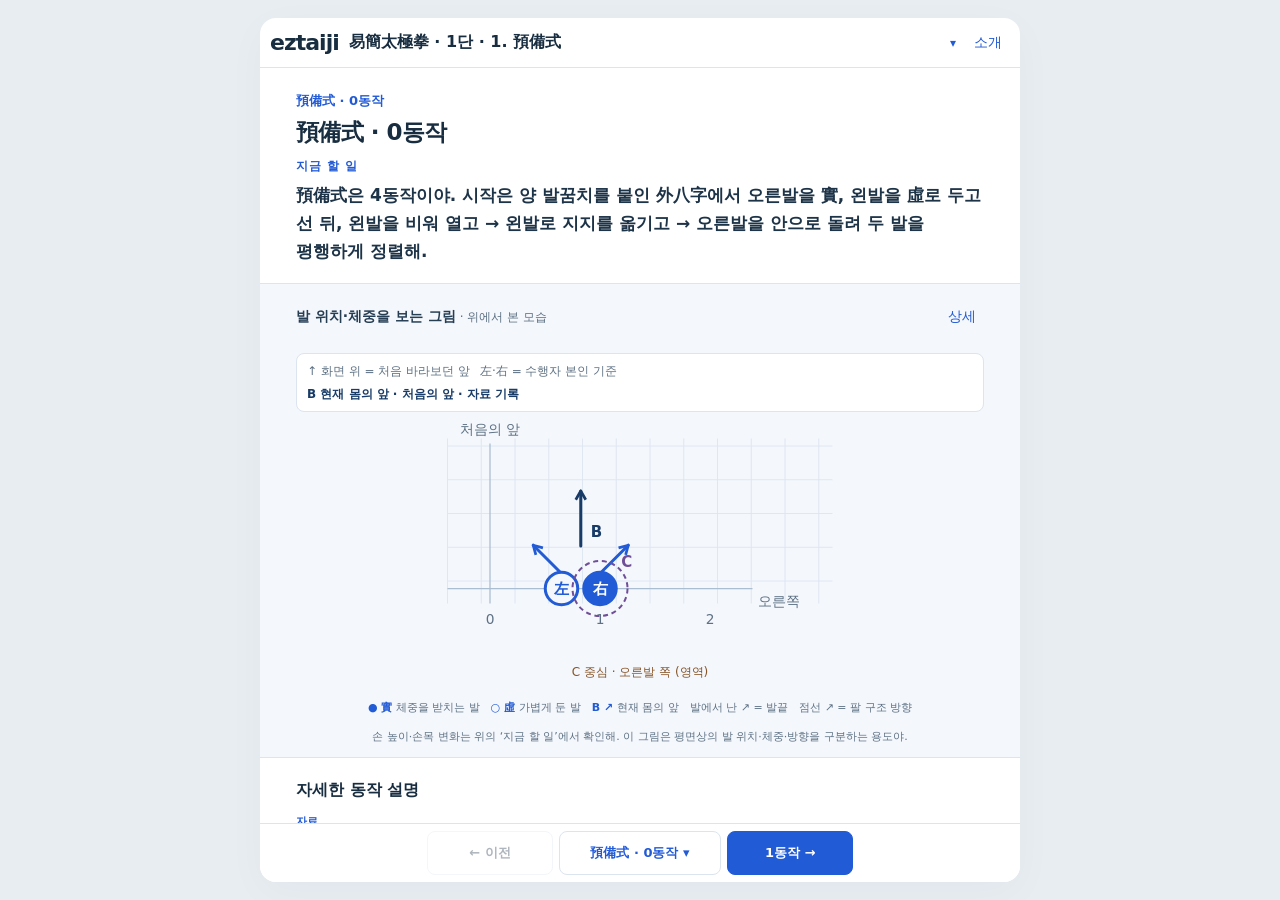
==== index.html @ 887ee87a "Refresh principle data cache key" ====
<!-- GENERATED compatibility entry. Edit web/, then run node scripts/build.mjs --publish-root. -->
<!doctype html>
<html lang="ko">
<head>
  <meta charset="utf-8">
  <meta name="viewport" content="width=device-width,initial-scale=1,viewport-fit=cover">
  <meta name="theme-color" content="#f4f7fc">
  <title>eztaiji · 태극권 동작 연습</title>
  <link rel="stylesheet" href="./published/assets/app.css?v=preparation-4-v1">
  <script src="./catalog.js" defer></script>
  <script src="./published/data/taiji-data.js?v=principles-v1" defer></script>
  <script src="./published/assets/app.js?v=preparation-4-v1" defer></script>
</head>
<body>
<main class="app" id="app" hidden>
  <header class="topbar">
    <a class="brand" href="./index.html" aria-label="eztaiji 홈">eztaiji</a>
    <button id="open-picker" class="location" aria-haspopup="dialog" aria-controls="picker-dialog"><span id="location-text"></span><span aria-hidden="true">▾</span></button>
    <a class="about-link" href="./about.html">소개</a>
  </header>

  <div class="workspace" id="workspace">
    <section class="explanation" id="explanation" tabindex="0" aria-label="동작 설명">
      <div class="eyebrow" id="stage"></div>
      <h1 id="title"></h1>

      <section class="action-card" aria-labelledby="action-heading">
        <h2 id="action-heading" class="section-kicker">지금 할 일</h2>
        <p id="action-summary" class="action-summary"></p>
      </section>

      <section id="checks" class="check primary-checks" hidden aria-labelledby="check-heading">
        <h2 id="check-heading">자세 확인</h2>
        <ul id="check-list"></ul>
      </section>

      <section class="plot-panel" id="plot-panel" aria-label="발 위치와 체중을 보는 그림">
        <div class="plot-head">
          <div><strong>발 위치·체중을 보는 그림</strong><span> · 위에서 본 모습</span></div>
          <button id="open-details" aria-haspopup="dialog" aria-controls="details-dialog">상세</button>
        </div>
        <div class="orientation-guide" aria-label="도식 방향 기준">
          <span>↑ 화면 위 = 처음 바라보던 앞</span>
          <span>左·右 = 수행자 본인 기준</span>
          <strong id="body-heading-summary">B 현재 몸의 앞 · 미등록</strong>
        </div>
        <svg id="plot" class="plot" viewBox="0 0 360 184" role="img" aria-labelledby="diagram-title diagram-desc"><title id="diagram-title">발 위치, 체중과 몸 방향</title><desc id="diagram-desc"></desc></svg>
        <p id="plot-empty" class="plot-empty" hidden></p>
        <div id="center-summary" class="center-summary"></div>
        <div class="legend" aria-label="도식 범례">
          <span><b>● 實</b> 체중을 받치는 발</span>
          <span><b>○ 虛</b> 가볍게 둔 발</span>
          <span><b>B ↗</b> 현재 몸의 앞</span>
          <span>발에서 난 ↗ = 발끝</span>
          <span>점선 ↗ = 팔 구조 방향</span>
        </div>
        <p class="plot-role">손 높이·손목 변화는 위의 ‘지금 할 일’에서 확인해. 이 그림은 평면상의 발 위치·체중·방향을 구분하는 용도야.</p>
      </section>

      <div id="contact-summary" class="contact-summary" hidden></div>

      <section class="movement-detail" aria-labelledby="detail-heading">
        <h2 id="detail-heading">자세한 동작 설명</h2>
        <div id="record-kind" class="record-kind">자료</div>
        <p class="instruction" id="instruction"></p>
        <p id="instruction-basis" class="basis-note"></p>
      </section>

      <div id="additional-checks" class="check additional-checks" hidden>
        <h2>추가 확인</h2>
        <ul id="additional-check-list"></ul>
      </div>

      <div id="start-overview" class="start-overview" hidden></div>

      <details id="theory-details" class="theory-details">
        <summary>원리 · 해석 · 출처</summary>
        <div id="interpretation-label" class="section-kicker" hidden>해석</div>
        <div id="why" class="reading-section" hidden><h2>왜 이렇게 움직일까?</h2><div id="why-body"></div></div>
        <div id="global-principles" class="reading-section global-principles" hidden><h2>공통 원리 <span class="tag">전체</span></h2><div id="global-principles-body"></div><a class="principle-more" href="./about.html#principles">소개에서 자세히 →</a></div>
        <div id="yin-yang" class="reading-section yin-yang" hidden><h2><span aria-hidden="true">☯</span> 여기서의 음양 <span class="tag">프로젝트 해석</span></h2><div id="yin-yang-body"></div></div>
        <details id="application" class="reading-section application" hidden><summary>전투 상황에서는 <span class="tag">가정</span></summary><div id="application-body"></div></details>
        <section id="sources" class="sources"><h2>출처 · 수련 메모</h2><p>이 화면의 자료와 해석에 실제로 연결된 근거만 모아 보여줘.</p><div id="source-list"></div><p class="muted">좌표로 옮긴 값과 프로젝트 해석은 원자료 자체와 구분해 읽어줘. 실제 수련에서는 사부님의 지도를 우선해.</p></section>
      </details>
    </section>
  </div>

  <footer class="controls"><button id="prev">← 이전</button><button id="motion-current" aria-haspopup="dialog" aria-controls="motion-dialog"></button><button id="next">다음 →</button></footer>
  <span id="announce" class="sr-only" role="status" aria-live="polite"></span>
</main>

<section id="load-message" class="load-message" role="status"><p>연습 데이터를 불러오는 중이야.</p></section>
<noscript><p class="load-message">동작을 살펴보려면 브라우저의 JavaScript를 켜줘.</p></noscript>

<dialog id="picker-dialog" aria-labelledby="picker-title"><div class="sheet-head"><h2 id="picker-title">연습할 자세 선택</h2><button id="close-picker" autofocus>닫기</button></div><div class="picker"><div><label for="section-select">과정</label><select id="section-select"></select></div><div><label for="posture-select">자세</label><select id="posture-select"></select></div></div><p class="muted">과정과 자세를 고르면 0동작부터 살펴볼 수 있어.</p><button id="apply-picker" class="apply">이 자세 시작</button></dialog>

<dialog id="motion-dialog" aria-labelledby="motion-dialog-title"><div class="sheet-head"><h2 id="motion-dialog-title">동작 바로 이동</h2><button id="close-motion-dialog" autofocus>닫기</button></div><p class="muted">번호와 동작 제목을 눌러 바로 이동해.</p><nav id="motion-list" class="motion-list" aria-label="현재 자세 동작 목록"></nav></dialog>

<dialog id="details-dialog" aria-labelledby="details-title"><div class="sheet-head"><h2 id="details-title">좌표 상세</h2><button id="close-details" autofocus>닫기</button></div><div id="pose-details" class="detail-lines"></div><p class="muted">확인된 세부값만 보여줘. 위치는 처음 바라보던 앞을 고정한 바닥 좌표이고, 발의 좌우는 수행자 본인 기준이야. B는 현재 몸이 향하는 방향이고, C의 ‘발 쪽’은 영역 설명이지 정확한 점이 아니야.</p></dialog>
</body>
</html>
---- published/assets/app.css ----
:root{font-family:system-ui,-apple-system,'Noto Sans KR',sans-serif;font-size:16px;color:#182d40;background:#e8edf2;--blue:#225bd6;--muted:#5e7184;--line:#dce4ef;--soft:#f4f7fc}*{box-sizing:border-box}body{margin:0}button,select{font:inherit;color:inherit}button{cursor:pointer}button:disabled{opacity:.35;cursor:default}a{color:var(--blue)}a:focus-visible,button:focus-visible,select:focus-visible,summary:focus-visible{outline:3px solid #e99b39;outline-offset:2px}[hidden]{display:none!important}.app{height:100vh;height:100dvh;max-width:560px;margin:auto;background:white;display:flex;flex-direction:column;overflow:hidden;padding-top:env(safe-area-inset-top)}.topbar{height:50px;flex-shrink:0;border-bottom:1px solid var(--line);padding:2px 10px;gap:10px;display:flex;align-items:center}.brand{flex:0 0 auto;display:flex;align-items:center;min-height:44px;color:#182d40;text-decoration:none;font-size:22px;font-weight:800;letter-spacing:-1px;line-height:1;white-space:nowrap}.about-link{flex-shrink:0;display:flex;align-items:center;justify-content:center;min-width:44px;min-height:44px;font-size:14px;text-decoration:none}.location{display:flex;align-items:center;justify-content:space-between;gap:5px;flex:1;min-width:0;min-height:44px;padding:0;border:0;background:none;text-align:left;font-weight:650}.location span:first-child{overflow:hidden;text-overflow:ellipsis;white-space:nowrap}.location span:last-child{color:var(--blue);font-size:12px;flex-shrink:0}.workspace{display:flex;flex-direction:column;flex:1;min-height:0}.plot-panel{flex:0 0 clamp(206px,32dvh,250px);min-height:0;padding:4px 12px 7px;background:var(--soft);border-bottom:1px solid var(--line);display:flex;flex-direction:column;position:relative}.plot-head{display:flex;align-items:center;justify-content:space-between;min-height:34px;font-size:12px;color:var(--muted)}.plot-head button{font-size:14px;min-width:44px;min-height:34px;border:0;background:none;color:var(--blue);padding:0 4px}.plot{width:100%;flex:1;min-height:0;display:block}.plot-empty{flex:1;display:grid;place-content:center;text-align:center;color:var(--muted);line-height:1.7;font-size:14px;margin:5px 0;white-space:pre-line}.center-summary{align-self:center;min-height:21px;font-size:12px;color:#875528;text-align:center}.legend{display:flex;align-items:center;justify-content:center;gap:14px;min-height:20px;font-size:12px;color:var(--muted)}.legend b{color:var(--blue)}.explanation{flex:1;min-height:0;overflow:auto;padding:18px 20px 28px;overscroll-behavior:contain;scrollbar-gutter:stable;word-break:keep-all;overflow-wrap:anywhere}.eyebrow{font-size:13px;color:var(--blue);font-weight:650}.explanation h1{font-size:24px;line-height:1.4;letter-spacing:-.6px;margin:7px 0 12px}.section-kicker{margin:18px 0 7px;font-size:12px;font-weight:750;letter-spacing:.08em;color:var(--blue)}.instruction{font-size:17px;line-height:1.8;margin:0}.basis-note{font-size:12px;color:var(--muted);margin:7px 0 24px}.section-kicker+#why{margin-top:8px}.contact-summary{font-size:13px;line-height:1.7;color:#60418a;background:#f4effa;border-radius:8px;padding:6px 10px;margin:0 0 12px}.reading-section{margin:24px 0}.reading-section h2,.check h2{font-size:15px;margin:0 0 10px;line-height:1.6}.reading-section p{font-size:16px;line-height:1.8;margin:8px 0;color:#42586c}.reading-section#why{border-left:3px solid var(--blue);padding-left:14px}.tag{display:inline-block;vertical-align:middle;font-size:11px;font-weight:500;color:var(--muted);margin-left:6px}.global-principles{padding:14px 15px;border:1px solid #e2dfd4;border-radius:12px;background:#fbfaf5}.global-principles h2{display:flex;align-items:center;justify-content:space-between;gap:8px}.global-principle-item strong{display:block;font-size:16px;color:#5b4c2d;margin-bottom:5px}.global-principle-item p{font-size:14px;line-height:1.75;margin:0;color:#5f625f}.principle-more{display:inline-block;margin-top:10px;font-size:13px;text-decoration:none}.yin-yang{padding:15px;border:1px solid #dce8e3;border-radius:12px;background:#f4f9f7}.pair{display:grid;grid-template-columns:1fr 1fr;gap:14px}.pair>div+div{border-left:1px solid #d5e2dd;padding-left:14px}.pair strong{font-size:18px;color:#285d50}.pair p{font-size:15px}.yin-yang .relation{font-size:14px;color:#4e6c64;margin-bottom:0}.yin-yang .relation+.pair{border-top:1px dashed #cbd9d4;padding-top:18px;margin-top:20px}.application{border-top:1px solid var(--line);border-bottom:1px solid var(--line);padding:0 2px}.application summary{font-size:15px;font-weight:650;min-height:50px;padding:14px 0;cursor:pointer;line-height:1.6}.application[open]{padding-bottom:12px}.scenario-label{font-size:12px;color:var(--muted);display:block;margin-top:14px}.application .scope{font-size:12px;color:var(--blue);margin:0 0 14px}.application .limitations{font-size:14px;color:var(--muted)}.check{background:var(--soft);border-radius:10px;padding:15px;margin:22px 0}.check ul{margin:0;padding-left:20px}.check li{line-height:1.75;margin:7px 0}.sources{font-size:14px;line-height:1.8;color:var(--muted);margin-top:22px}.sources summary{cursor:pointer;min-height:44px;padding:10px 0;font-weight:600}.sources a{overflow-wrap:anywhere}.source-item{padding:12px 0;border-top:1px solid var(--line)}.source-item p{margin:7px 0}.muted{font-size:13px;color:var(--muted);line-height:1.8}.start-overview{padding:14px;background:var(--soft);border-radius:12px;margin-bottom:22px}.start-overview h2{font-size:14px;margin:0 0 12px}.overview-step{display:flex;gap:10px;align-items:baseline;margin:10px 0;font-size:15px;line-height:1.65}.overview-step span{font-size:12px;color:var(--blue);white-space:nowrap}.controls{flex-shrink:0;display:grid;grid-template-columns:1fr 1.3fr 1fr;gap:8px;align-items:center;padding:7px 12px calc(7px + env(safe-area-inset-bottom));border-top:1px solid var(--line);background:white}.controls button{min-height:44px;border:1px solid var(--line);border-radius:8px;background:white;font-size:14px;font-weight:650;padding:6px}.controls #motion-current{text-align:center;color:var(--blue);font-size:14px;font-weight:500;line-height:1.5}.controls #next{background:var(--blue);border-color:var(--blue);color:white}.sr-only{position:absolute;width:1px;height:1px;overflow:hidden;clip-path:inset(50%)}dialog{border:0;border-radius:18px 18px 0 0;padding:20px 20px calc(20px + env(safe-area-inset-bottom));width:min(100%,560px);max-width:100%;max-height:85dvh;margin:auto auto 0;box-shadow:0 -10px 50px #152b4030;color:#182d40;overflow:auto}dialog::backdrop{background:#152b4066}.sheet-head{display:flex;justify-content:space-between;align-items:center;margin-bottom:18px}.sheet-head h2{font-size:20px;margin:0}.sheet-head button{border:0;background:#f0f4f9;border-radius:8px;min-height:44px;min-width:52px;font-size:14px}.picker{display:grid;grid-template-columns:max-content max-content;justify-content:start;gap:14px;max-width:100%}.picker>div{min-width:0;max-width:100%}.picker label{display:block;font-size:14px;color:var(--muted);margin-bottom:7px}.picker select{width:auto;max-width:100%;min-width:0;min-height:48px;border:1px solid var(--line);border-radius:9px;padding:10px 30px 10px 8px;background:var(--soft);font-size:16px}.apply{display:block;width:100%;min-height:48px;margin-top:18px;background:var(--blue);border:0;border-radius:9px;color:white;font-weight:650}.detail-lines{font-size:15px;line-height:1.8}.detail-lines h3{font-size:15px;margin:20px 0 8px}.detail-lines p{margin:4px 0}.load-message{max-width:560px;margin:50px auto;padding:24px;line-height:1.8}.load-message button{padding:10px 20px;background:white;border:1px solid var(--line);border-radius:8px}@media(min-width:820px){.app{max-width:1080px;height:min(900px,96dvh);margin:2dvh auto;border-radius:16px;box-shadow:0 10px 40px #182d4008}.workspace{flex-direction:row}.plot-panel{flex:0 0 46%;padding:24px;justify-content:center;border-right:1px solid var(--line);border-bottom:0}.plot{flex:0 1 330px}.plot-head{margin-bottom:14px}.plot-empty{flex:0 1 330px}.center-summary{margin-top:18px;font-size:14px}.legend{margin:12px 0}.explanation{padding:28px}.controls{padding-left:27%;padding-right:27%}dialog{margin:auto;border-radius:18px}}@media(max-height:480px) and (max-width:819px){.plot-panel{flex-basis:148px}.explanation{padding-top:10px}.center-summary{display:none}}@media(max-width:380px){.topbar{padding-inline:8px;gap:6px}.brand{font-size:20px}.location{font-size:14px}.explanation{padding-inline:17px}.controls{gap:6px}.controls button{font-size:13px}.legend{gap:12px}}@media(prefers-reduced-motion:reduce){*{scroll-behavior:auto}}

/* mobile-practice-v1 */
html,body{max-width:100%;overflow-x:hidden}
.workspace{display:block;flex:1;min-height:0;overflow:hidden}
.explanation{height:100%;flex:none;min-height:0;overflow-y:auto;overflow-x:hidden;padding:16px 17px calc(30px + env(safe-area-inset-bottom));overscroll-behavior:contain;scrollbar-gutter:auto;word-break:keep-all;overflow-wrap:anywhere;-webkit-overflow-scrolling:touch}
.explanation h1{font-size:23px;line-height:1.4;letter-spacing:-.55px;margin:6px 0 10px}
.action-card{margin:0 0 12px}.action-card .section-kicker{margin:0 0 6px}.action-summary{font-size:17px;line-height:1.65;margin:0;font-weight:650;color:#1d3347}
.primary-checks{background:var(--soft);border-radius:10px;padding:12px 14px;margin:12px 0}.primary-checks h2,.additional-checks h2{font-size:14px;margin:0 0 6px;line-height:1.5}.primary-checks ul,.additional-checks ul{margin:0;padding-left:19px}.primary-checks li,.additional-checks li{font-size:15px;line-height:1.6;margin:4px 0}
.plot-panel{flex:none;min-height:0;margin:18px -17px 0;padding:11px 12px 12px;background:var(--soft);border-top:1px solid var(--line);border-bottom:1px solid var(--line);position:static;display:block}
.plot-head{display:flex;align-items:center;justify-content:space-between;min-height:44px;font-size:12px;color:var(--muted);gap:8px}.plot-head strong{font-size:14px;color:#263e54}.plot-head button{font-size:14px;min-width:44px;min-height:44px;border:0;background:none;color:var(--blue);padding:0 4px}
.orientation-guide{display:flex;flex-wrap:wrap;gap:5px 10px;padding:8px 10px;background:white;border:1px solid var(--line);border-radius:8px;font-size:12px;line-height:1.5;color:var(--muted)}.orientation-guide strong{flex-basis:100%;color:#183c67}
.plot{width:100%;height:auto;display:block;max-height:230px;margin-top:4px}.plot-empty{min-height:140px;display:grid;place-content:center;text-align:center;color:var(--muted);line-height:1.7;font-size:14px;margin:5px 0;white-space:pre-line}.center-summary{min-height:20px;font-size:12px;color:#875528;text-align:center}.legend{display:flex;flex-wrap:wrap;align-items:center;justify-content:center;gap:5px 11px;min-height:20px;font-size:11px;line-height:1.45;color:var(--muted);padding-top:3px}.plot-role{font-size:11px;line-height:1.55;color:var(--muted);margin:7px 4px 0;text-align:center}
.movement-detail{margin:22px 0 0}.movement-detail h2{font-size:16px;margin:0 0 9px}.record-kind{display:inline-block;font-size:11px;font-weight:700;color:var(--blue);margin-bottom:5px}.instruction{font-size:16px;line-height:1.78;margin:0}.basis-note{font-size:12px;color:var(--muted);margin:6px 0 0}.additional-checks{background:var(--soft);border-radius:10px;padding:12px 14px;margin:18px 0 0}
.start-overview{padding:13px;background:var(--soft);border-radius:12px;margin:20px 0}.start-overview h2{font-size:14px;margin:0 0 10px}.overview-group{font-size:12px;color:var(--muted);margin:14px 0 5px}.overview-step{display:block;width:100%;min-height:44px;border:0;border-top:1px solid var(--line);background:transparent;text-align:left;padding:9px 3px;color:#182d40;font-size:14px;line-height:1.55}
.theory-details{margin:24px 0 0;border-top:1px solid var(--line)}.theory-details>summary{min-height:50px;display:flex;align-items:center;font-size:15px;font-weight:700;cursor:pointer}.theory-details[open]>summary{border-bottom:1px solid var(--line);margin-bottom:16px}.sources h2{font-size:15px;color:#182d40;margin:0}
.controls{flex-shrink:0;display:grid;grid-template-columns:1fr 1.3fr 1fr;gap:6px;align-items:center;padding:7px 8px calc(7px + env(safe-area-inset-bottom));border-top:1px solid var(--line);background:white;z-index:3}.controls button{min-height:44px;min-width:44px;border:1px solid var(--line);border-radius:8px;background:white;font-size:13px;font-weight:650;padding:6px 5px}.controls #motion-current{display:block;text-align:center;color:var(--blue);font-size:13px;font-weight:600;line-height:1.4;overflow-wrap:anywhere}.controls #next{background:var(--blue);border-color:var(--blue);color:white}
.motion-list{display:block}.motion-group{margin:0 0 16px}.motion-group h3{font-size:13px;color:var(--muted);margin:10px 0 5px}.motion-jump{display:block;width:100%;min-height:44px;border:0;border-bottom:1px solid var(--line);background:white;text-align:left;padding:9px 4px;font-size:14px;line-height:1.55}
@media(min-width:820px){.app{max-width:760px}.workspace{display:block}.explanation{padding:24px 36px}.plot-panel{margin:18px -36px 0;padding:11px 36px 12px;border-right:0}.controls{padding-left:22%;padding-right:22%}}
@media(max-width:380px){.explanation{padding-inline:17px}.explanation h1{font-size:22px}.action-summary{font-size:16px}.legend{font-size:10.5px;gap:5px 8px}.controls{gap:6px}.controls button{font-size:12.5px}.picker{grid-template-columns:1fr}}
@media(max-height:480px) and (max-width:819px){.plot-panel{flex-basis:auto}.explanation{padding-top:10px}.plot{max-height:180px}.center-summary{display:block}}
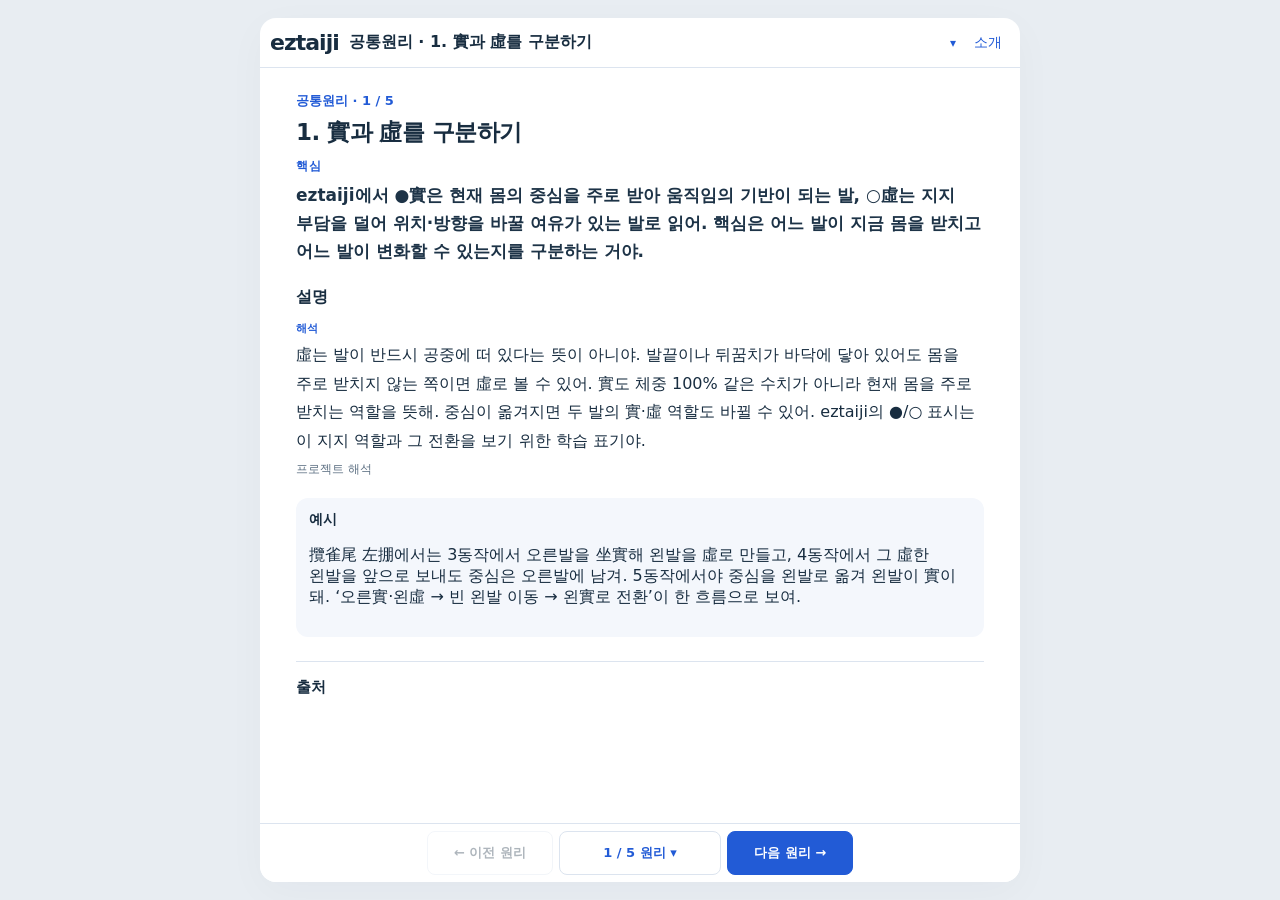
==== commit b129461e: "Refresh principle course data cache" ====
--- a/index.html
+++ b/index.html
@@ -6,10 +6,10 @@
   <meta name="viewport" content="width=device-width,initial-scale=1,viewport-fit=cover">
   <meta name="theme-color" content="#f4f7fc">
   <title>eztaiji · 태극권 동작 연습</title>
-  <link rel="stylesheet" href="./published/assets/app.css?v=preparation-4-v1">
+  <link rel="stylesheet" href="./published/assets/app.css?v=principle-course-v1">
   <script src="./catalog.js" defer></script>
-  <script src="./published/data/taiji-data.js?v=principles-v1" defer></script>
-  <script src="./published/assets/app.js?v=preparation-4-v1" defer></script>
+  <script src="./published/data/taiji-data.js?v=principle-course-v1" defer></script>
+  <script src="./published/assets/app.js?v=principle-course-v1" defer></script>
 </head>
 <body>
 <main class="app" id="app" hidden>
@@ -74,10 +74,10 @@
       <div id="start-overview" class="start-overview" hidden></div>
 
       <details id="theory-details" class="theory-details">
-        <summary>원리 · 해석 · 출처</summary>
+        <summary id="theory-summary">원리 · 해석 · 출처</summary>
         <div id="interpretation-label" class="section-kicker" hidden>해석</div>
         <div id="why" class="reading-section" hidden><h2>왜 이렇게 움직일까?</h2><div id="why-body"></div></div>
-        <div id="global-principles" class="reading-section global-principles" hidden><h2>공통 원리 <span class="tag">전체</span></h2><div id="global-principles-body"></div><a class="principle-more" href="./about.html#principles">소개에서 자세히 →</a></div>
+        <div id="global-principles" class="reading-section global-principles" hidden><h2>공통 원리 <span class="tag">연결</span></h2><div id="global-principles-body"></div><a id="principle-more" class="principle-more" href="#">공통원리에서 자세히 →</a></div>
         <div id="yin-yang" class="reading-section yin-yang" hidden><h2><span aria-hidden="true">☯</span> 여기서의 음양 <span class="tag">프로젝트 해석</span></h2><div id="yin-yang-body"></div></div>
         <details id="application" class="reading-section application" hidden><summary>전투 상황에서는 <span class="tag">가정</span></summary><div id="application-body"></div></details>
         <section id="sources" class="sources"><h2>출처 · 수련 메모</h2><p>이 화면의 자료와 해석에 실제로 연결된 근거만 모아 보여줘.</p><div id="source-list"></div><p class="muted">좌표로 옮긴 값과 프로젝트 해석은 원자료 자체와 구분해 읽어줘. 실제 수련에서는 사부님의 지도를 우선해.</p></section>
@@ -92,9 +92,9 @@
 <section id="load-message" class="load-message" role="status"><p>연습 데이터를 불러오는 중이야.</p></section>
 <noscript><p class="load-message">동작을 살펴보려면 브라우저의 JavaScript를 켜줘.</p></noscript>
 
-<dialog id="picker-dialog" aria-labelledby="picker-title"><div class="sheet-head"><h2 id="picker-title">연습할 자세 선택</h2><button id="close-picker" autofocus>닫기</button></div><div class="picker"><div><label for="section-select">과정</label><select id="section-select"></select></div><div><label for="posture-select">자세</label><select id="posture-select"></select></div></div><p class="muted">과정과 자세를 고르면 0동작부터 살펴볼 수 있어.</p><button id="apply-picker" class="apply">이 자세 시작</button></dialog>
+<dialog id="picker-dialog" aria-labelledby="picker-title"><div class="sheet-head"><h2 id="picker-title">과정 선택</h2><button id="close-picker" autofocus>닫기</button></div><div class="picker"><div><label for="section-select">과정</label><select id="section-select"></select></div><div><label id="item-select-label" for="posture-select">자세</label><select id="posture-select"></select></div></div><p id="picker-note" class="muted">과정과 자세를 골라 살펴봐.</p><button id="apply-picker" class="apply">이 자세 시작</button></dialog>
 
-<dialog id="motion-dialog" aria-labelledby="motion-dialog-title"><div class="sheet-head"><h2 id="motion-dialog-title">동작 바로 이동</h2><button id="close-motion-dialog" autofocus>닫기</button></div><p class="muted">번호와 동작 제목을 눌러 바로 이동해.</p><nav id="motion-list" class="motion-list" aria-label="현재 자세 동작 목록"></nav></dialog>
+<dialog id="motion-dialog" aria-labelledby="motion-dialog-title"><div class="sheet-head"><h2 id="motion-dialog-title">동작 바로 이동</h2><button id="close-motion-dialog" autofocus>닫기</button></div><p id="motion-dialog-note" class="muted">번호와 동작 제목을 눌러 바로 이동해.</p><nav id="motion-list" class="motion-list" aria-label="현재 과정 항목 목록"></nav></dialog>
 
 <dialog id="details-dialog" aria-labelledby="details-title"><div class="sheet-head"><h2 id="details-title">좌표 상세</h2><button id="close-details" autofocus>닫기</button></div><div id="pose-details" class="detail-lines"></div><p class="muted">확인된 세부값만 보여줘. 위치는 처음 바라보던 앞을 고정한 바닥 좌표이고, 발의 좌우는 수행자 본인 기준이야. B는 현재 몸이 향하는 방향이고, C의 ‘발 쪽’은 영역 설명이지 정확한 점이 아니야.</p></dialog>
 </body>
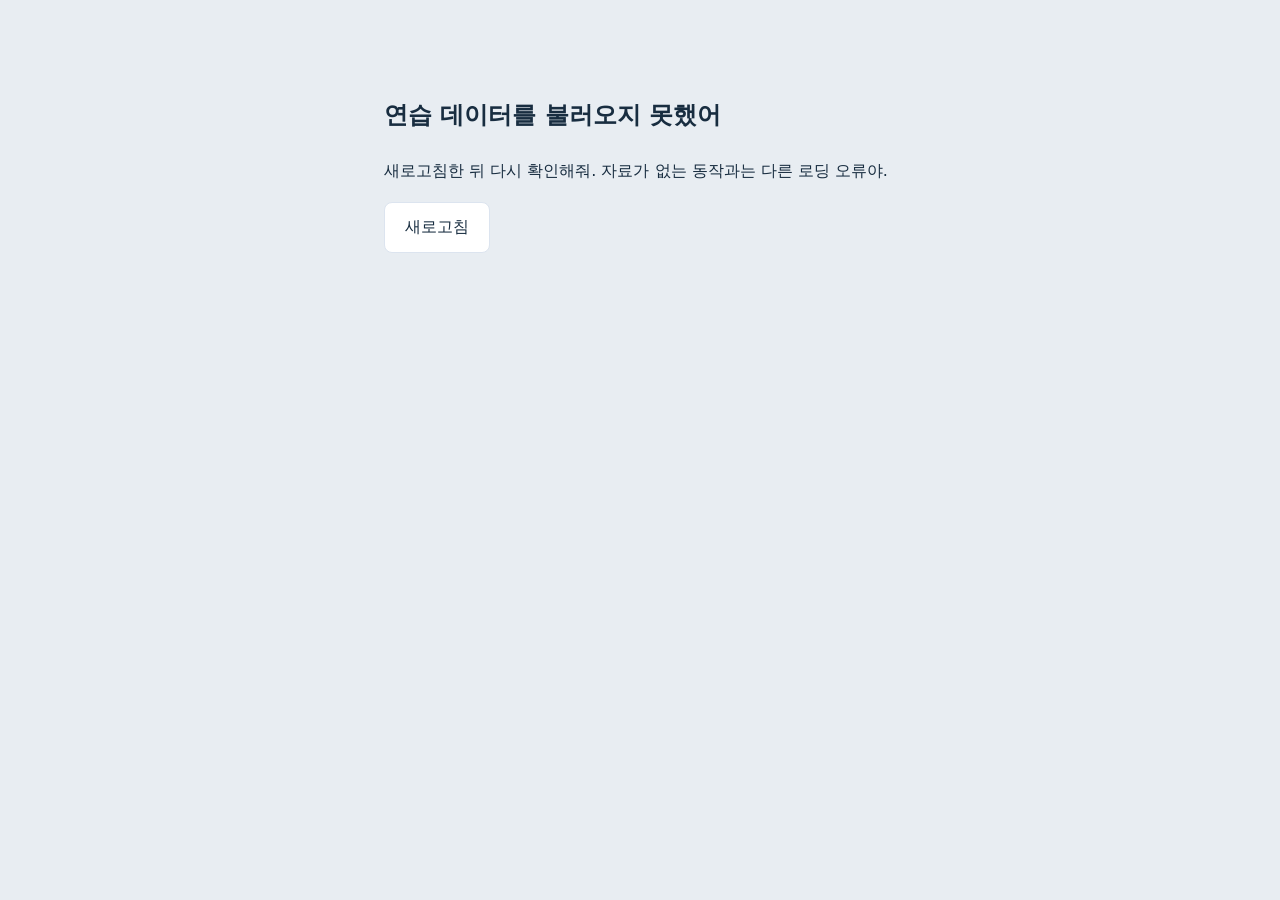
==== commit 9b3b0561: "Restructure motion page information hierarchy" ====
--- a/index.html
+++ b/index.html
@@ -9,7 +9,7 @@
   <link rel="stylesheet" href="./published/assets/app.css?v=principle-course-v1">
   <script src="./catalog.js" defer></script>
   <script src="./published/data/taiji-data.js?v=principle-course-v1" defer></script>
-  <script src="./published/assets/app.js?v=principle-course-v1" defer></script>
+  <script src="./published/assets/app.js?v=mece-structure-v1" defer></script>
 </head>
 <body>
 <main class="app" id="app" hidden>
@@ -22,16 +22,11 @@
   <div class="workspace" id="workspace">
     <section class="explanation" id="explanation" tabindex="0" aria-label="동작 설명">
       <div class="eyebrow" id="stage"></div>
-      <h1 id="title"></h1>
 
       <section class="action-card" aria-labelledby="action-heading">
         <h2 id="action-heading" class="section-kicker">지금 할 일</h2>
+        <h1 id="title"></h1>
         <p id="action-summary" class="action-summary"></p>
-      </section>
-
-      <section id="checks" class="check primary-checks" hidden aria-labelledby="check-heading">
-        <h2 id="check-heading">자세 확인</h2>
-        <ul id="check-list"></ul>
       </section>
 
       <section class="plot-panel" id="plot-panel" aria-label="발 위치와 체중을 보는 그림">
@@ -54,27 +49,27 @@
           <span>발에서 난 ↗ = 발끝</span>
           <span>점선 ↗ = 팔 구조 방향</span>
         </div>
-        <p class="plot-role">손 높이·손목 변화는 위의 ‘지금 할 일’에서 확인해. 이 그림은 평면상의 발 위치·체중·방향을 구분하는 용도야.</p>
+        <p class="plot-role">손 높이·손목 변화와 움직임의 순서는 아래 ‘움직이는 법’에서 확인해. 이 그림은 동작 뒤의 발 위치·체중·방향을 구분하는 용도야.</p>
       </section>
 
       <div id="contact-summary" class="contact-summary" hidden></div>
 
-      <section class="movement-detail" aria-labelledby="detail-heading">
-        <h2 id="detail-heading">자세한 동작 설명</h2>
+      <section id="movement-detail" class="movement-detail" aria-labelledby="detail-heading">
+        <h2 id="detail-heading">움직이는 법</h2>
         <div id="record-kind" class="record-kind">자료</div>
         <p class="instruction" id="instruction"></p>
         <p id="instruction-basis" class="basis-note"></p>
       </section>
 
-      <div id="additional-checks" class="check additional-checks" hidden>
-        <h2>추가 확인</h2>
-        <ul id="additional-check-list"></ul>
-      </div>
+      <section id="checks" class="check primary-checks" hidden aria-labelledby="check-heading">
+        <h2 id="check-heading">확인할 것</h2>
+        <ul id="check-list"></ul>
+      </section>
 
       <div id="start-overview" class="start-overview" hidden></div>
 
       <details id="theory-details" class="theory-details">
-        <summary id="theory-summary">원리 · 해석 · 출처</summary>
+        <summary id="theory-summary">원리와 의미 · 근거</summary>
         <div id="interpretation-label" class="section-kicker" hidden>해석</div>
         <div id="why" class="reading-section" hidden><h2>왜 이렇게 움직일까?</h2><div id="why-body"></div></div>
         <div id="global-principles" class="reading-section global-principles" hidden><h2>공통 원리 <span class="tag">연결</span></h2><div id="global-principles-body"></div><a id="principle-more" class="principle-more" href="#">공통원리에서 자세히 →</a></div>
